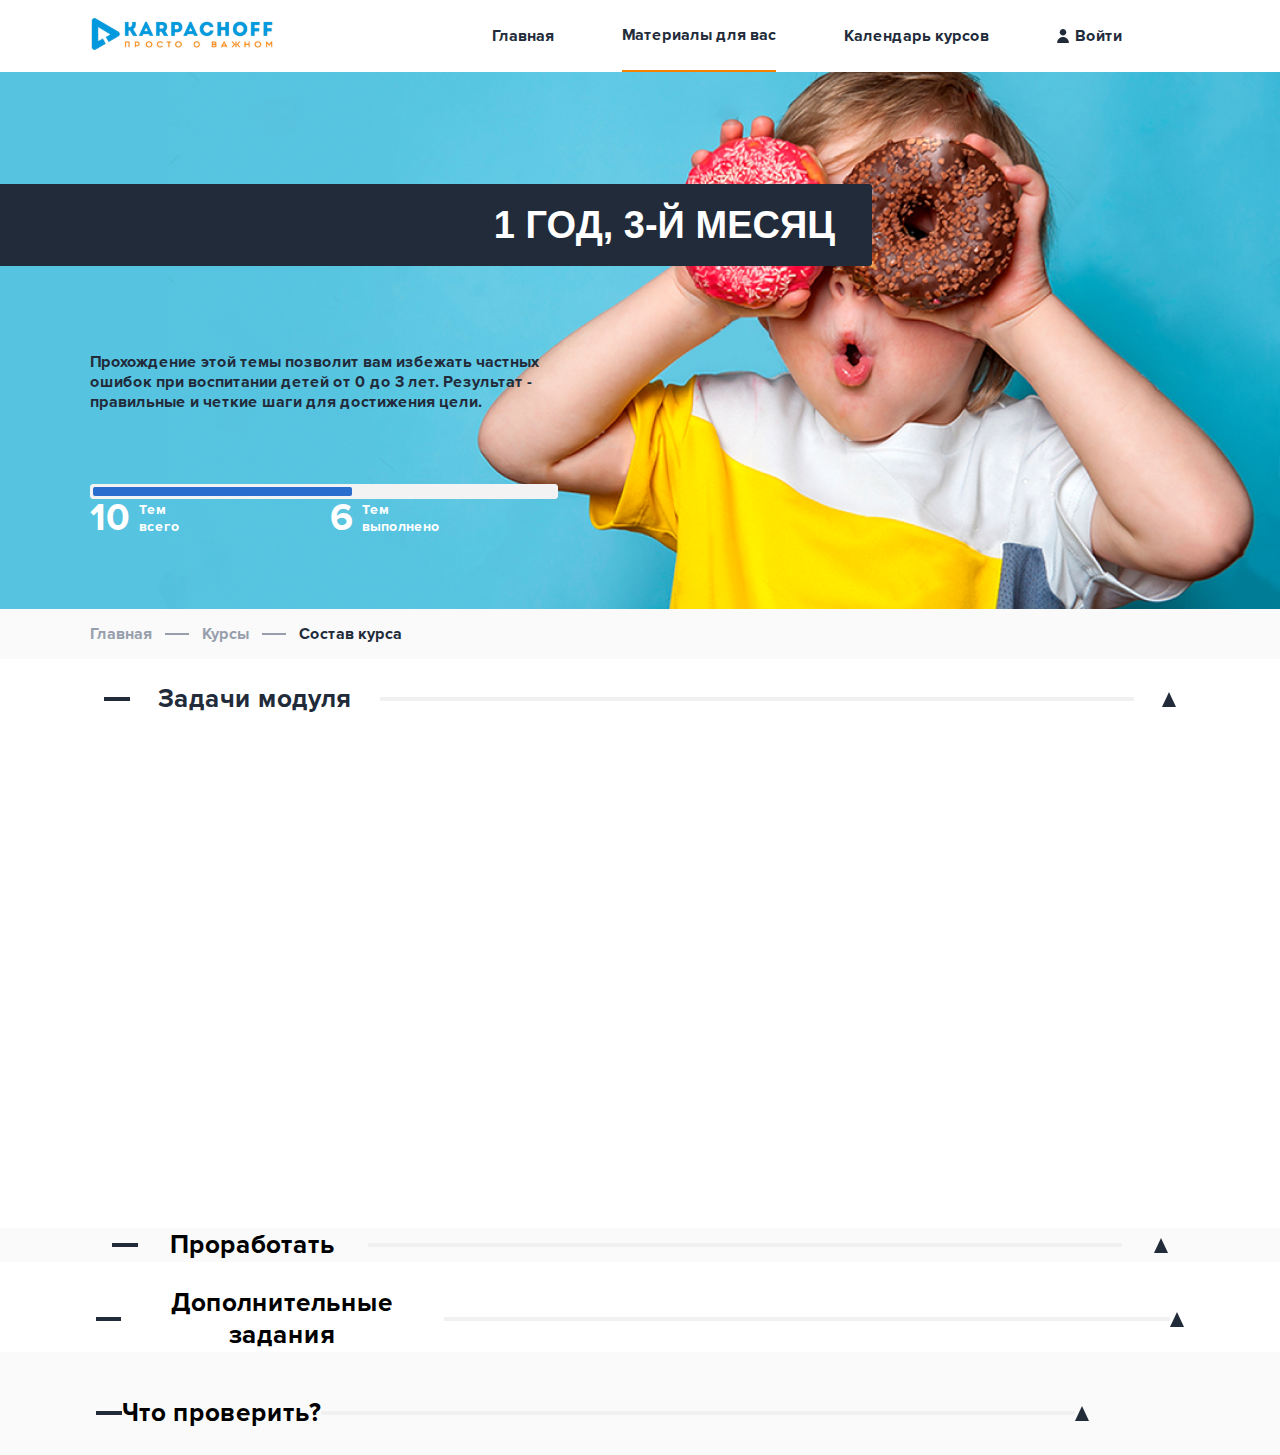
==== module.html @ 268d6ca3 "v3" ====
<!DOCTYPE html>
<html lang="en">
<head>
    <meta charset="UTF-8">
    <meta name="viewport" content="width=device-width, initial-scale=1.0">
    <meta http-equiv="X-UA-Compatible" content="ie=edge">
    <title>Document</title>
    <!-- <link rel="stylesheet" href="styles/style.css"> -->
    <script src="./scripts/first_script.js"></script>
    <link rel="stylesheet" href="styles/module.css">
</head>
<body>
    <div class="container">
        <header>
            <div class="header_left_item">
                <a href="#"> <img src="img/logo.svg">  </a>
            </div>
            <div class="header_right_item">
                <div class="header_text">Главная</div>
                <div class="header_text">Материалы для вас</div>
                <div class="header_text">Календарь курсов</div>
                <div class="header_text"><img src="img/usericon.svg">Войти</div>
            </div>
        </header>
    </div>


    <div class="screen1">
            <div class="container">
                <div class="screen1_content">
                    <div class="screen1_h1">1 год, 3-й месяц</div>
                        <div class="info_text">Прохождение этой темы позволит вам избежать частных ошибок  при воспитании детей от 0 до 3 лет. Результат - правильные и четкие шаги для достижения цели.
                        </div>
                    <div class="screen1_themes_counter">
                        <div class="themes_counter_string">
                            <div class="themes_counter_percent"></div>
                        </div>
                    <div class="themes_total_info">
                        <div class="total_info_nubmer">10</div>
                        <div class="total_info_text">Тем всего</div>
                        <div class="total_info_nubmer">6</div>
                        <div class="total_info_text">Тем выполнено</div>
                        </div>
                    </div>
                </div>
            </div>
        </div>
            <div class="screen2">
                <div class="container">
                        <div class="screen2_text">Главная</div>
                        <div class="screen2_dash"></div>
                        <div class="screen2_text">Курсы</div>
                        <div class="screen2_dash"></div>
                        <div class="screen2_text">Состав курса</div>
                </div>
            </div>

        <div class="screen3">
            <div class="container">
                <label class="link" for="hider" id="clickme">
                    <div class="module_tasks">
                        <div class="tasks_header">
                            <div class="tasks_header_row1"></div>
                            Задачи модуля
                            <div class="tasks_header_row2"></div>
                            <div class="triangle"></div>
                        </div>
                    </div>
                </label>

                <input type="checkbox" id="hider">

                <div class="screen3_content">
                    <div class="content_item">
                        <div class="item_nubmer">1</div>
                       <div class="item_text"> Сформировать эмоциональную привязанность с ребенком
                        </div><div  class="item_checkbox"></div>
                        
                    </div>

                    <div class="content_item">
                            <div class="item_nubmer">2</div>
                            <div class="item_text">Объяснить отцу и\или другим членами семьи, которые проживают с вами о предстоящем этапе в вашей семье
                                </div>
                                <div  class="item_checkbox"></div>
                    </div>

                    <div class="content_item">
                            <div class="item_nubmer">3</div>
                            <div class="item_text">Сформировать эмоциональную привязанность с ребенком, объяснить отцу и\или другим членами семьи, которые проживают с вами о предстоящем этапе в вашей семье. Сформировать эмоциональную привязанность с ребенком, объяснить отцу и\или другим членами семьи, которые проживают с вами о предстоящем этапе в вашей семье.Сформировать эмоциональную привязанность с ребенком
                            </div>
                            <div  class="item_checkbox"></div>
                    </div>

                    <div class="content_item">
                            <div class="item_nubmer">4</div>    
                            <div class="item_text">Объяснить отцу и\или другим членами семьи, которые проживают с вами о предстоящем этапе в вашей семье
                            </div>
                            <div  class="item_checkbox"></div>
                    </div>
                </div>
            </div>
        </div>

        <div class="screen4">
                <div class="container">
                    
                    
                        <button class="tasks_header" id="click" onclick="openDiv()">
                            <div class="tasks_header_row1"></div>
                                Проработать
                                <div class="tasks_header_row2"></div>
                                <div class="triangle"></div>
                        </button>
                   
                        


                <div id="screen4_content" style="display:none;">
                        <div class="card">
                            <div class="card_nubmer">1</div>
                            <img class="leftimage" src="./img/3cube.png" alt="">
                            <div class="card_content">
                                <div class="content_firstrow">
                                    <img src="./img/glasses.png" alt="glasses">
                                    Статья
                                    <img src="./img/clocks.png" alt="clock">
                                    1 час 15 минут
                                </div>
                                <h2>Формирование эмоциональной связи с родителями</h2>
                                <div class="content_lastrow">
                                    <img src="./img/eye.png" alt="eye">
                                    Просмотреть
                                    <img src="./img/notify.png" alt="">
                                    Напомнить
                                </div>
                            </div>
                            <div class="card_switcher">
                                    <input type="checkbox" id="cbx" style="display:none"/>
                                    <label for="cbx" class="toggle"><span></span></label>  
                            </div>
                        </div>
                        <div class="card">
                                <div class="card_nubmer">1</div>
                                <img class="leftimage" src="./img/3cube.png" alt="">
                                <div class="card_content">
                                    <div class="content_firstrow">
                                        <img src="./img/glasses.png" alt="glasses">
                                        Статья
                                        <img src="./img/clocks.png" alt="clock">
                                        1 час 15 минут
                                    </div>
                                    <h2>Формирование эмоциональной связи с родителями</h2>
                                    <div class="content_lastrow">
                                        <img src="./img/eye.png" alt="eye">
                                        Просмотреть
                                        <img src="./img/notify.png" alt="">
                                        Напомнить
                                    </div>
                                </div>
                                <div class="card_switcher">
                                        <input type="checkbox" id="cbx" style="display:none"/>
                                        <label for="cbx" class="toggle"><span></span></label>  
                                </div>
                            </div>
                            <div class="card">
                                    <div class="card_nubmer">1</div>
                                    <img class="leftimage" src="./img/3cube.png" alt="">
                                    <div class="card_content">
                                        <div class="content_firstrow">
                                            <img src="./img/glasses.png" alt="glasses">
                                            Статья
                                            <img src="./img/clocks.png" alt="clock">
                                            1 час 15 минут
                                        </div>
                                        <h2>Формирование эмоциональной связи с родителями</h2>
                                        <div class="content_lastrow">
                                            <img src="./img/eye.png" alt="eye">
                                            Просмотреть
                                            <img src="./img/notify.png" alt="">
                                            Напомнить
                                        </div>
                                    </div>
                                    <div class="card_switcher">
                                            <input type="checkbox" id="cbx" style="display:none"/>
                                            <label for="cbx" class="toggle"><span></span></label>  
                                    </div>
                                </div>
                                <div class="card">
                                        <div class="card_nubmer">1</div>
                                        <img class="leftimage" src="./img/3cube.png" alt="">
                                        <div class="card_content">
                                            <div class="content_firstrow">
                                                <img src="./img/glasses.png" alt="glasses">
                                                Статья
                                                <img src="./img/clocks.png" alt="clock">
                                                1 час 15 минут
                                            </div>
                                            <h2>Формирование эмоциональной связи с родителями</h2>
                                            <div class="content_lastrow">
                                                <img src="./img/eye.png" alt="eye">
                                                Просмотреть
                                                <img src="./img/notify.png" alt="">
                                                Напомнить
                                            </div>
                                        </div>
                                        <div class="card_switcher">
                                                <input type="checkbox" id="cbx" style="display:none"/>
                                                <label for="cbx" class="toggle"><span></span></label>  
                                        </div>
                                    </div>
                                    <div class="card">
                                            <div class="card_nubmer">1</div>
                                            <img class="leftimage" src="./img/3cube.png" alt="">
                                            <div class="card_content">
                                                <div class="content_firstrow">
                                                    <img src="./img/glasses.png" alt="glasses">
                                                    Статья
                                                    <img src="./img/clocks.png" alt="clock">
                                                    1 час 15 минут
                                                </div>
                                                <h2>Формирование эмоциональной связи с родителями</h2>
                                                <div class="content_lastrow">
                                                    <img src="./img/eye.png" alt="eye">
                                                    Просмотреть
                                                    <img src="./img/notify.png" alt="">
                                                    Напомнить
                                                </div>
                                            </div>
                                            <div class="card_switcher">
                                                    <input type="checkbox" id="cbx" style="display:none"/>
                                                    <label for="cbx" class="toggle"><span></span></label>  
                                            </div>
                                        </div>





                </div>
            </div>
        </div>    


        

        <div class="screen5">
                <div class="container">
                        <button class="tasks_header" id="click" onclick="openDiv2()">
                            <div class="tasks_header_row1"></div>
                            Дополнительные задания
                                <div class="tasks_header_row2"></div>
                                <div class="triangle"></div>
                        </button>
                   
                        


                <div id="screen5_content" style="display:none;">
                        <div class="card">
                            <div class="card_nubmer">1</div>
                            <img class="leftimage" src="./img/3cube.png" alt="">
                            <div class="card_content">
                                <div class="content_firstrow">
                                    <img src="./img/glasses.png" alt="glasses">
                                    Статья
                                    <img src="./img/clocks.png" alt="clock">
                                    1 час 15 минут
                                </div>
                                <h2>Формирование эмоциональной связи с родителями</h2>
                                <div class="content_lastrow">
                                    <img src="./img/eye.png" alt="eye">
                                    Просмотреть
                                    <img src="./img/notify.png" alt="">
                                    Напомнить
                                </div>
                            </div>
                            <div class="card_switcher">
                                    <input type="checkbox" id="cbx" style="display:none"/>
                                    <label for="cbx" class="toggle"><span></span></label>  
                            </div>
                        </div>
                        <div class="card">
                                <div class="card_nubmer">1</div>
                                <img class="leftimage" src="./img/3cube.png" alt="">
                                <div class="card_content">
                                    <div class="content_firstrow">
                                        <img src="./img/glasses.png" alt="glasses">
                                        Статья
                                        <img src="./img/clocks.png" alt="clock">
                                        1 час 15 минут
                                    </div>
                                    <h2>Формирование эмоциональной связи с родителями</h2>
                                    <div class="content_lastrow">
                                        <img src="./img/eye.png" alt="eye">
                                        Просмотреть
                                        <img src="./img/notify.png" alt="">
                                        Напомнить
                                    </div>
                                </div>
                                <div class="card_switcher">
                                        <input type="checkbox" id="cbx" style="display:none"/>
                                        <label for="cbx" class="toggle"><span></span></label>  
                                </div>
                            </div>
                            <div class="card">
                                    <div class="card_nubmer">1</div>
                                    <img class="leftimage" src="./img/3cube.png" alt="">
                                    <div class="card_content">
                                        <div class="content_firstrow">
                                            <img src="./img/glasses.png" alt="glasses">
                                            Статья
                                            <img src="./img/clocks.png" alt="clock">
                                            1 час 15 минут
                                        </div>
                                        <h2>Формирование эмоциональной связи с родителями</h2>
                                        <div class="content_lastrow">
                                            <img src="./img/eye.png" alt="eye">
                                            Просмотреть
                                            <img src="./img/notify.png" alt="">
                                            Напомнить
                                        </div>
                                    </div>
                                    <div class="card_switcher">
                                            <input type="checkbox" id="cbx" style="display:none"/>
                                            <label for="cbx" class="toggle"><span></span></label>  
                                    </div>
                                </div>
                </div>
            </div>
        </div>    


        <div class="screen6">
                <div class="container">
                    <button class="tasks_header" id="click" onclick="openDiv3()">
                        <div class="tasks_header_row1"></div>
                        Что проверить?
                        <div class="tasks_header_row2"></div>
                        <div class="triangle"></div>
                    </button>




                <div id="screen6_content" style="display:none;">
                    
                    <h2>Крупная моторика</h2>
                    <div class="card">
                       <div class="card_text"> Поднимает голову, чтобы взглянуть на окружающие предметы (конец 1 мес)
                        </div>
                        <label>
                            <input type ="screen6_checkbox">
                            <div class="newcheckbox"></div>
                        </label>
                    </div>
                    <div class="card">
                            <div class="card_text"> Тело находится приемущественно в согнутом положении (конец 1 мес)
                      </div>
                        <button class="newcheckbox" id="real_checkbox2" onclick="real_checkbox1(this.id)"></button>
                    </div>

                    <h2>Координация движений</h2>
                    <div class="card">
                            <div class="card_text"> Поднимает голову, чтобы взглянуть на окружающие предметы (конец 1 мес)
                      </div>
                                <label>
                            <input type ="screen6_checkbox">
                            <div class="newcheckbox"></div>
                        </label>
                    </div>
                    <div class="card">
                            <div class="card_text">   Сформировать эмоциональную привязанность с ребенком, объяснить отцу и\или другим членами семьи, которые проживают с вами о предстоящем этапе в вашей семье. Сформировать эмоциональную привязанность с ребенком, объяснить отцу и\или другим членами семьи, которые проживают с вами о предстоящем этапе в вашей семье.Сформировать эмоциональную привязанность с ребенком
                       </div>
                        <button class="newcheckbox" id="real_checkbox2" onclick="real_checkbox1(this.id)"></button>
                    </div>

                    <h2>Коммуникация</h2>
                    <div class="card">
                            <div class="card_text">   Поднимает голову, чтобы взглянуть на окружающие предметы (конец 1 мес)
                      </div>
                                <label>
                            <input type ="screen6_checkbox">
                            <div class="newcheckbox"></div>
                        </label>
                    </div>
                    <div class="card">
                            <div class="card_text">   Тело находится приемущественно в согнутом положении (конец 1 мес)
                            </div><button class="newcheckbox" id="real_checkbox2" onclick="real_checkbox1(this.id)"></button>
                    </div>

                    <div class="orangecard">
                            <div class="card_text">    <b>!</b>Тревожные признаки о отклонения от нормы развития
                    </div>
                            </div>
                    
                    <h2>Коммуникация</h2>
                    <div class="card">
                            <div class="card_text">          Поднимает голову, чтобы взглянуть на окружающие предметы (конец 1 мес)
                        </div>   
                     <label>
                            <input type ="screen6_checkbox">
                            <div class="newcheckbox"></div>
                        </label>
                    </div>
                    <div class="card">
                            <div class="card_text">      Координация движений
                      </div>  <button class="newcheckbox" id="real_checkbox2" onclick="real_checkbox1(this.id)"></button>
                    </div>
                </div>

      
</body>
</html>
---- styles/style.css ----
@font-face {
  font-family: 'ProximaNova-Bold';
  src: url(../fonts/ProximaNova-Bold.ttf);
}

@font-face {
  font-family: 'ProximaNova';
  src: url(../fonts/ProximaNova-Regular.ttf);
}

html, body {
  margin: 0;
  padding: 0;
}

body {
  background-color: white;
  color: #222B3A;
  font-family: 'ProximaNova-Bold';
}

body header {
  height: 72px;
  display: -webkit-box;
  display: -ms-flexbox;
  display: flex;
  -webkit-box-orient: horizontal;
  -webkit-box-direction: normal;
      -ms-flex-direction: row;
          flex-direction: row;
  -webkit-box-align: center;
      -ms-flex-align: center;
          align-items: center;
  -webkit-box-pack: justify;
      -ms-flex-pack: justify;
          justify-content: space-between;
}

body header .header_right_item {
  display: -webkit-box;
  display: -ms-flexbox;
  display: flex;
}

body header .header_right_item .header_text {
  -webkit-box-sizing: border-box;
          box-sizing: border-box;
  display: -webkit-box;
  display: -ms-flexbox;
  display: flex;
  -webkit-box-align: center;
      -ms-flex-align: center;
          align-items: center;
  height: 72px;
  margin-right: 68px;
}

body header .header_right_item .header_text img {
  margin-right: 6px;
}

body header .header_text:nth-child(1) {
  border-bottom: 2px solid #F78000;
}

body .container {
  width: 1100px;
  height: 100%;
  margin: 0 auto;
}

body .screen1 {
  height: 513px;
  background-color: #296DCE;
}

body .screen1 .screen1_content {
  width: 622px;
}

body .screen1 .screen1_content:after {
  content: "";
  display: block;
  position: relative;
  width: 339px;
  height: 479px;
  top: -355px;
  left: 550px;
  background: url(../img/karpachoff.png);
}

body .screen1 .screen1_h1 {
  padding-top: 62px;
  width: 622px;
  font-weight: bold;
  font-family: sans-serif;
  text-transform: uppercase;
  color: white;
  font-size: 38px;
}

body .screen1 h2 {
  color: #F78000;
  text-transform: uppercase;
  font-size: 24px;
}

body .screen1 .info_button {
  height: 44px;
  width: 209px;
  border: 2px solid #FFFFFF;
  -webkit-box-sizing: border-box;
          box-sizing: border-box;
  -webkit-box-shadow: 3px 3px 12px rgba(79, 79, 79, 0.1);
          box-shadow: 3px 3px 12px rgba(79, 79, 79, 0.1);
  border-radius: 3px;
  display: -webkit-box;
  display: -ms-flexbox;
  display: flex;
  -webkit-box-align: center;
      -ms-flex-align: center;
          align-items: center;
  -webkit-box-pack: center;
      -ms-flex-pack: center;
          justify-content: center;
  color: white;
  font-family: 'ProximaNova';
  font-size: 14px;
  line-height: 17px;
}

body .screen1 .screen1_themes_counter {
  margin-top: 72px;
}

body .screen1 .screen1_themes_counter .themes_counter_string {
  width: 468px;
  height: 15px;
  background: #F3F3F3;
  border: 1px solid #F3F3F3;
  -webkit-box-sizing: border-box;
          box-sizing: border-box;
  border-radius: 3px;
}

body .screen1 .screen1_themes_counter .themes_counter_string .themes_counter_percent {
  margin-top: 2px;
  margin-bottom: 1px;
  margin-left: 2px;
  background: #296DCE;
  border-radius: 2px;
  width: 259px;
  height: 9px;
}

body .screen1 .screen1_themes_counter .themes_total_info {
  color: white;
  width: 340px;
  height: 38px;
  display: -webkit-box;
  display: -ms-flexbox;
  display: flex;
  -webkit-box-align: center;
      -ms-flex-align: center;
          align-items: center;
}

body .screen1 .screen1_themes_counter .themes_total_info .total_info_nubmer {
  font-size: 38px;
}

body .screen1 .screen1_themes_counter .themes_total_info .total_info_text {
  width: 50px;
  font-size: 14px;
}

body .screen1 .screen1_themes_counter .themes_total_info .total_info_text {
  margin-left: 10px;
  margin-right: 150px;
}

body .screen1:before {
  content: "";
  position: absolute;
  display: block;
  top: 0;
  left: 0;
  width: 1509.5px;
  height: 310px;
  background: rgba(255, 255, 255, 0.07);
  -webkit-transform: rotate(10deg) translateY(-200px) translateX(100px);
          transform: rotate(10deg) translateY(-200px) translateX(100px);
}

body .screen1:after {
  content: "";
  position: relative;
  display: block;
  left: 0;
  width: 2250.13px;
  height: 462.1px;
  background: rgba(255, 255, 255, 0.07);
  -webkit-transform: rotate(-19.96deg) translateX(-1500px) translatey(-450px);
          transform: rotate(-19.96deg) translateX(-1500px) translatey(-450px);
}

body .screen2 {
  color: #979FAD;
  height: 50px;
}

body .screen2 .container {
  display: -webkit-box;
  display: -ms-flexbox;
  display: flex;
  -webkit-box-pack: start;
      -ms-flex-pack: start;
          justify-content: flex-start;
  -webkit-box-align: center;
      -ms-flex-align: center;
          align-items: center;
}

body .screen2 .container .screen2_dash {
  margin: 0 13px 0;
  width: 22px;
  height: 0px;
  border: 1px solid #979FAD;
}

body .screen2 .container .screen2_text:nth-child(5) {
  color: #222B3A;
}

body .screen3 {
  background: #FAFAFA;
  height: 100px;
}

body .screen3 .container {
  display: -webkit-box;
  display: -ms-flexbox;
  display: flex;
  -webkit-box-pack: justify;
      -ms-flex-pack: justify;
          justify-content: space-between;
  -webkit-box-align: center;
      -ms-flex-align: center;
          align-items: center;
}

body .screen3 .container .screen3_left_item {
  display: -webkit-box;
  display: -ms-flexbox;
  display: flex;
  -webkit-box-align: center;
      -ms-flex-align: center;
          align-items: center;
}

body .screen3 .container .screen3_left_item .screen3_dash {
  width: 22px;
  height: 0px;
  background-color: #222B3A;
  border: 2px solid #222B3A;
}

body .screen3 .container .screen3_left_item p {
  font-size: 18px;
  margin-left: 18px;
  font-family: 'ProximaNova-Bold';
  color: #222B3A;
}

body .screen3 .container .screen3_choose_age {
  display: -webkit-box;
  display: -ms-flexbox;
  display: flex;
  -webkit-box-pack: center;
      -ms-flex-pack: center;
          justify-content: center;
  -webkit-box-align: center;
      -ms-flex-align: center;
          align-items: center;
  border-radius: 3px;
  width: 227px;
  height: 44px;
  border: 1px solid #F78000;
}

body .screen3 .container .screen3_choose_age img {
  margin-left: 20px;
}

body .screen4 .container {
  display: -ms-grid;
  display: grid;
  -ms-grid-rows: (203px)[7];
      grid-template-rows: repeat(7, 203px);
  grid-auto-rows: 203px;
  grid-auto-flow: row;
  grid-gap: 20px;
}

body .screen4 .container .screen4_item {
  width: 1100px;
  border: 1px solid #F3F3F3;
  -webkit-box-sizing: border-box;
          box-sizing: border-box;
  -webkit-box-shadow: 4px 4px 15px rgba(0, 0, 0, 0.03);
          box-shadow: 4px 4px 15px rgba(0, 0, 0, 0.03);
  border-radius: 3px;
  display: -webkit-box;
  display: -ms-flexbox;
  display: flex;
  -webkit-box-pack: justify;
      -ms-flex-pack: justify;
          justify-content: space-between;
}

body .screen4 .container .screen4_item .item_nubmer {
  margin-top: 21px;
  text-align: center;
  width: 200px;
  color: #E1E1E1;
  font-size: 64px;
}

body .screen4 .container .screen4_item .item_content {
  width: 800px;
}

body .screen4 .container .screen4_item .item_content h1 {
  font-size: 24px;
  color: #1092CB;
  text-transform: uppercase;
}

body .screen4 .container .screen4_item .item_content p {
  width: 800px;
  font-family: 'ProximaNova';
}

body .screen4 .container .screen4_item .item_content .item_age_category {
  color: #979FAD;
}

body .screen4 .container .screen4_item .item_content .item_date {
  width: 1000px;
  height: 20px;
  display: -webkit-box;
  display: -ms-flexbox;
  display: flex;
  -webkit-box-align: center;
      -ms-flex-align: center;
          align-items: center;
  -webkit-box-pack: justify;
      -ms-flex-pack: justify;
          justify-content: space-between;
  color: #222B3A;
}

body .screen4 .container .screen4_item .item_content .item_date p {
  color: #F78000;
  text-decoration: underline;
  font-family: 'ProximaNova-Bold';
}

body .screen4 .container .screen4_item .item_percent {
  display: -webkit-box;
  display: -ms-flexbox;
  display: flex;
  -webkit-box-orient: vertical;
  -webkit-box-direction: normal;
      -ms-flex-direction: column;
          flex-direction: column;
  -webkit-box-pack: center;
      -ms-flex-pack: center;
          justify-content: center;
  -webkit-box-align: center;
      -ms-flex-align: center;
          align-items: center;
  width: 200px;
}

body .screen4 .container .screen4_item .item_percent .percent_back {
  margin-top: 10px;
  width: 15px;
  height: 121px;
  background: #F3F3F3;
  border: 1px solid #E6E6E6;
  -webkit-box-sizing: border-box;
          box-sizing: border-box;
  border-radius: 3px;
  display: -webkit-box;
  display: -ms-flexbox;
  display: flex;
  -webkit-box-pack: center;
      -ms-flex-pack: center;
          justify-content: center;
}

body .screen4 .container .screen4_item .item_percent .percent_back .percent_value {
  margin-top: 30px;
  width: 9px;
  height: 87px;
  background: -webkit-gradient(linear, left top, right top, from(#0099DD), to(#178EC2));
  background: linear-gradient(90deg, #0099DD 0%, #178EC2 100%);
  border-radius: 1px;
}

body footer {
  font-family: 'ProximaNova';
  margin-top: 75px;
  color: white;
  height: 350px;
  background-color: #0099DD;
}

body footer .container {
  display: -webkit-box;
  display: -ms-flexbox;
  display: flex;
  margin: 0 auto;
  -ms-flex-pack: distribute;
      justify-content: space-around;
}

body footer .container .footer_section {
  margin-top: 37px;
}

body footer .container .footer_section .section_name {
  font-size: 24px;
  font-family: 'ProximaNova-Bold';
}

body footer .container .footer_section .section_dash {
  margin: 12px 0 25px 0;
  width: 30px;
  height: 3px;
  background: #FFFFFF;
}

body footer .container .footer_section ul {
  list-style-type: none;
}

body footer .container .footer_section ul ol {
  list-style-type: none;
  margin-left: -45px;
  padding: 5px;
  margin-bottom: 5px;
  font-size: 16px;
}

body footer .container .footer_section ul a {
  text-decoration: none;
  color: white;
}

body .endpage {
  background: #222B3A;
  height: 47px;
}
/*# sourceMappingURL=style.css.map */
---- styles/module.css ----
@font-face {
  font-family: 'ProximaNova-Bold';
  src: url(../fonts/ProximaNova-Bold.ttf);
}

@font-face {
  font-family: 'ProximaNova';
  src: url(../fonts/ProximaNova-Regular.ttf);
}

html, body {
  margin: 0;
  padding: 0;
}

body {
  background-color: white;
  color: #222B3A;
  font-family: 'ProximaNova-Bold';
}

body header {
  height: 72px;
  display: -webkit-box;
  display: -ms-flexbox;
  display: flex;
  -webkit-box-orient: horizontal;
  -webkit-box-direction: normal;
      -ms-flex-direction: row;
          flex-direction: row;
  -webkit-box-align: center;
      -ms-flex-align: center;
          align-items: center;
  -webkit-box-pack: justify;
      -ms-flex-pack: justify;
          justify-content: space-between;
}

body header .header_right_item {
  display: -webkit-box;
  display: -ms-flexbox;
  display: flex;
}

body header .header_right_item .header_text {
  -webkit-box-sizing: border-box;
          box-sizing: border-box;
  display: -webkit-box;
  display: -ms-flexbox;
  display: flex;
  -webkit-box-align: center;
      -ms-flex-align: center;
          align-items: center;
  height: 72px;
  margin-right: 68px;
}

body header .header_right_item .header_text img {
  margin-right: 6px;
}

body header .header_text:nth-child(2) {
  border-bottom: 2px solid #F78000;
}

body .container {
  width: 1100px;
  height: 100%;
  margin: 0 auto;
}

body .screen1 {
  height: 537px;
  background: url("../img/module_bg.png") no-repeat right;
  background-color: #56c3e0;
}

body .screen1 .screen1_content {
  width: 622px;
}

body .screen1 .screen1_content .info_text {
  padding-top: 280px;
  width: 465px;
}

body .screen1 .screen1_h1 {
  position: absolute;
  width: 880px;
  height: 82px;
  left: -45px;
  top: 184px;
  padding-right: 37px;
  display: -webkit-box;
  display: -ms-flexbox;
  display: flex;
  -webkit-box-align: center;
      -ms-flex-align: center;
          align-items: center;
  -webkit-box-pack: end;
      -ms-flex-pack: end;
          justify-content: flex-end;
  background: #222B3A;
  border-radius: 3px;
  font-weight: bold;
  font-family: sans-serif;
  text-transform: uppercase;
  color: white;
  font-size: 38px;
}

body .screen1 h2 {
  color: #F78000;
  text-transform: uppercase;
  font-size: 24px;
}

body .screen1 .info_button {
  height: 44px;
  width: 209px;
  border: 2px solid #FFFFFF;
  -webkit-box-shadow: 3px 3px 12px rgba(79, 79, 79, 0.1);
          box-shadow: 3px 3px 12px rgba(79, 79, 79, 0.1);
  border-radius: 3px;
  display: -webkit-box;
  display: -ms-flexbox;
  display: flex;
  -webkit-box-align: center;
      -ms-flex-align: center;
          align-items: center;
  -webkit-box-pack: center;
      -ms-flex-pack: center;
          justify-content: center;
  color: white;
  font-family: 'ProximaNova';
  font-size: 14px;
  line-height: 17px;
}

body .screen1 .screen1_themes_counter {
  margin-top: 72px;
}

body .screen1 .screen1_themes_counter .themes_counter_string {
  width: 468px;
  height: 15px;
  background: #F3F3F3;
  border: 1px solid #F3F3F3;
  -webkit-box-sizing: border-box;
          box-sizing: border-box;
  border-radius: 3px;
}

body .screen1 .screen1_themes_counter .themes_counter_string .themes_counter_percent {
  margin-top: 2px;
  margin-bottom: 1px;
  margin-left: 2px;
  background: #296DCE;
  border-radius: 2px;
  width: 259px;
  height: 9px;
}

body .screen1 .screen1_themes_counter .themes_total_info {
  color: white;
  width: 340px;
  height: 38px;
  display: -webkit-box;
  display: -ms-flexbox;
  display: flex;
  -webkit-box-align: center;
      -ms-flex-align: center;
          align-items: center;
}

body .screen1 .screen1_themes_counter .themes_total_info .total_info_nubmer {
  font-size: 38px;
}

body .screen1 .screen1_themes_counter .themes_total_info .total_info_text {
  width: 50px;
  font-size: 14px;
}

body .screen1 .screen1_themes_counter .themes_total_info .total_info_text {
  margin-left: 10px;
  margin-right: 150px;
}

body .screen2 {
  color: #979FAD;
  background-color: #FAFAFA;
  height: 50px;
}

body .screen2 .container {
  display: -webkit-box;
  display: -ms-flexbox;
  display: flex;
  -webkit-box-pack: start;
      -ms-flex-pack: start;
          justify-content: flex-start;
  -webkit-box-align: center;
      -ms-flex-align: center;
          align-items: center;
}

body .screen2 .container .screen2_dash {
  margin: 0 13px 0;
  width: 22px;
  height: 0px;
  border: 1px solid #979FAD;
}

body .screen2 .container .screen2_text:nth-child(5) {
  color: #222B3A;
}

body .tasks_header_row1 {
  width: 22px;
  height: 0px;
  border: 2px solid #222B3A;
}

body .tasks_header_row2 {
  width: 750px;
  height: 0px;
  border: 2px solid #F1F1F1;
}

body .tasks_header {
  font-family: 'ProximaNova-Bold';
  margin-top: 24px;
  font-size: 26px;
  display: -webkit-box;
  display: -ms-flexbox;
  display: flex;
  -ms-flex-pack: distribute;
      justify-content: space-around;
  -webkit-box-align: center;
      -ms-flex-align: center;
          align-items: center;
}

body .tasks_header .triangle {
  border-left: 7.5px solid transparent;
  border-right: 7.5px solid transparent;
  border-bottom: 15px solid #222B3A;
}

body .screen3 {
  height: 521px;
}

body .screen3 #hider {
  position: absolute;
  top: -9999px;
  left: -9999px;
  -webkit-transition: 1s;
  transition: 1s;
}

body .screen3 #hider:checked + .screen3_content {
  display: block;
}

body .screen3 #hider:checked .module_tasks.tasks_header.triangle {
  -webkit-transform: rotate(90deg);
          transform: rotate(90deg);
}

body .screen3 #clickme {
  cursor: pointer;
}

body .screen3 .screen3_content {
  margin-top: 10px;
  display: none;
  padding-top: 60px;
}

body .screen3 .screen3_content .content_item {
  display: -webkit-box;
  display: -ms-flexbox;
  display: flex;
  -webkit-box-pack: justify;
      -ms-flex-pack: justify;
          justify-content: space-between;
  -webkit-box-align: center;
      -ms-flex-align: center;
          align-items: center;
  -webkit-box-sizing: border-box;
          box-sizing: border-box;
  border-bottom: 1.3px solid #F3F3F3;
  margin-bottom: 23px;
  font-size: 16px;
  padding-bottom: 20px;
}

body .screen3 .screen3_content .content_item .item_text {
  width: 970px;
  display: -webkit-box;
  display: -ms-flexbox;
  display: flex;
  -webkit-box-pack: center;
      -ms-flex-pack: center;
          justify-content: center;
}

body .screen3 .screen3_content .content_item .item_nubmer {
  display: -webkit-box;
  display: -ms-flexbox;
  display: flex;
  -webkit-box-align: center;
      -ms-flex-align: center;
          align-items: center;
  -webkit-box-pack: center;
      -ms-flex-pack: center;
          justify-content: center;
  width: 25px;
  height: 25px;
  font-size: 16px;
  color: #222B3A;
  background: #F3F3F3;
}

body .screen3 .screen3_content .content_item .item_checkbox {
  width: 25px;
  height: 25px;
  background: #FAFAFA;
  border: 1px solid #DADADA;
  -webkit-box-sizing: border-box;
          box-sizing: border-box;
  border-radius: 3px;
}

body .screen3 .screen3_content .content_item .item_checkbox:active {
  width: 25px;
  height: 25px;
  background: url("../img/checkbox_click.png") center;
}

body button {
  border: none;
  outline: none;
  background-color: #FAFAFA;
  cursor: pointer;
}

body .screen4 {
  font-family: 'ProximaNova-Bold';
  background: #FAFAFA;
}

body .screen4 .tasks_header {
  width: 1100px;
  display: -webkit-box;
  display: -ms-flexbox;
  display: flex;
  -ms-flex-pack: distribute;
      justify-content: space-around;
  -webkit-box-align: center;
      -ms-flex-align: center;
          align-items: center;
}

body .screen4 #screen4_content {
  padding-top: 40px;
}

body .card {
  width: 100%;
  background-color: white;
  display: -webkit-box;
  display: -ms-flexbox;
  display: flex;
  -ms-flex-pack: distribute;
      justify-content: space-around;
  -webkit-box-align: center;
      -ms-flex-align: center;
          align-items: center;
  position: relative;
  padding: 35px 0 35px 0;
  border: 3px solid #F3F3F3;
}

body .card .card_nubmer {
  position: absolute;
  height: 30px;
  width: 30px;
  background: #F3F3F3;
  border-radius: 3px 0px;
  left: 0;
  top: 0;
  display: -webkit-box;
  display: -ms-flexbox;
  display: flex;
  -webkit-box-pack: center;
      -ms-flex-pack: center;
          justify-content: center;
  -webkit-box-align: center;
      -ms-flex-align: center;
          align-items: center;
}

body .card .leftimage {
  width: 15%;
  height: 77px;
  width: 78px;
}

body .card .card_switcher {
  width: 12.5%;
}

body .card .card_content .content_firstrow, body .card .card_content .content_lastrow {
  display: -webkit-box;
  display: -ms-flexbox;
  display: flex;
  -webkit-box-pack: start;
      -ms-flex-pack: start;
          justify-content: flex-start;
  -webkit-box-align: center;
      -ms-flex-align: center;
          align-items: center;
  height: 20px;
}

body .card .card_content .content_firstrow img, body .card .card_content .content_lastrow img {
  margin-right: 10px;
}

body .card .card_content .content_firstrow img:nth-child(2), body .card .card_content .content_lastrow img:nth-child(2) {
  margin-left: 30px;
}

body .card .toggle {
  position: relative;
  display: block;
  width: 40px;
  height: 20px;
  cursor: pointer;
  -webkit-tap-highlight-color: transparent;
  -webkit-transform: translate3d(0, 0, 0);
          transform: translate3d(0, 0, 0);
}

body .card .toggle:before {
  content: "";
  position: relative;
  top: 3px;
  left: 3px;
  width: 34px;
  height: 14px;
  display: block;
  background: #9A9999;
  border-radius: 8px;
}

body .card .toggle span {
  position: absolute;
  top: 0;
  left: 0;
  width: 20px;
  height: 20px;
  display: block;
  background: white;
  border-radius: 10px;
  -webkit-box-shadow: 0 3px 8px rgba(154, 153, 153, 0.5);
          box-shadow: 0 3px 8px rgba(154, 153, 153, 0.5);
  -webkit-transition: all .2s ease;
  transition: all .2s ease;
}

body .card .toggle span:before {
  content: "";
  position: absolute;
  display: block;
  margin: -18px;
  width: 56px;
  height: 56px;
  background: rgba(247, 128, 0, 0.5);
  border-radius: 50%;
  -webkit-transform: scale(0);
          transform: scale(0);
  opacity: 1;
  pointer-events: none;
}

body .card #cbx:checked + .toggle:before {
  background: #ffb15f;
}

body .card #cbx:checked + .toggle span {
  background: #F78000;
  -webkit-transform: translateX(20px);
          transform: translateX(20px);
  -webkit-transition: all 0.2s cubic-bezier(0.8, 0.4, 0.3, 1.25);
  transition: all 0.2s cubic-bezier(0.8, 0.4, 0.3, 1.25);
  background: .15s ease;
  -webkit-box-shadow: 0 3px 8px rgba(247, 128, 0, 0.2);
          box-shadow: 0 3px 8px rgba(247, 128, 0, 0.2);
}

body .card #cbx:checked + .toggle span:before {
  -webkit-transform: scale(1);
          transform: scale(1);
  opacity: 0;
  -webkit-transition: all .4s ease;
  transition: all .4s ease;
}

body .card .center {
  position: absolute;
  top: calc(50% - 10px);
  left: calc(50% - 20px);
}

body .screen4 .card:hover, body .screen5 .card:hover {
  border: 3px solid #F78000;
}

body .screen4 .card:hover > .card_nubmer, body .screen5 .card:hover > .card_nubmer {
  background-color: #F78000;
}

body .screen5 {
  background-color: white;
}

body .screen5 .tasks_header {
  background-color: white;
}

body .screen5 .tasks_header .tasks_header_row2 {
  color: black;
}

body .screen6 {
  background: #FAFAFA;
  padding-top: 20px;
  padding-bottom: 25px;
}

body .screen6 h2 {
  color: #1092CB;
  margin-top: 35px;
}

body .screen6 h2:nth-last-child() {
  color: #F78000;
}

body .screen6 .orangecard {
  background-color: #F78000;
  color: white;
  width: 100%;
  height: 75px;
  display: -webkit-box;
  display: -ms-flexbox;
  display: flex;
  -webkit-box-pack: start;
      -ms-flex-pack: start;
          justify-content: flex-start;
  -webkit-box-align: center;
      -ms-flex-align: center;
          align-items: center;
}

body .screen6 .orangecard b {
  margin-left: 20px;
  margin-right: 20px;
  font-size: 30px;
}

body .screen6 .card {
  width: 100%;
  display: -webkit-box;
  display: -ms-flexbox;
  display: flex;
  -webkit-box-pack: justify;
      -ms-flex-pack: justify;
          justify-content: space-between;
  -webkit-box-align: center;
      -ms-flex-align: center;
          align-items: center;
}

body .screen6 .card .screen6_checkbox {
  display: none;
}

body .screen6 .card .newcheckbox {
  width: 25px;
  height: 25px;
  background: #FAFA r-box;
  border-radius: 3px;
  border: none;
  outline: none;
}
/*# sourceMappingURL=module.css.map */
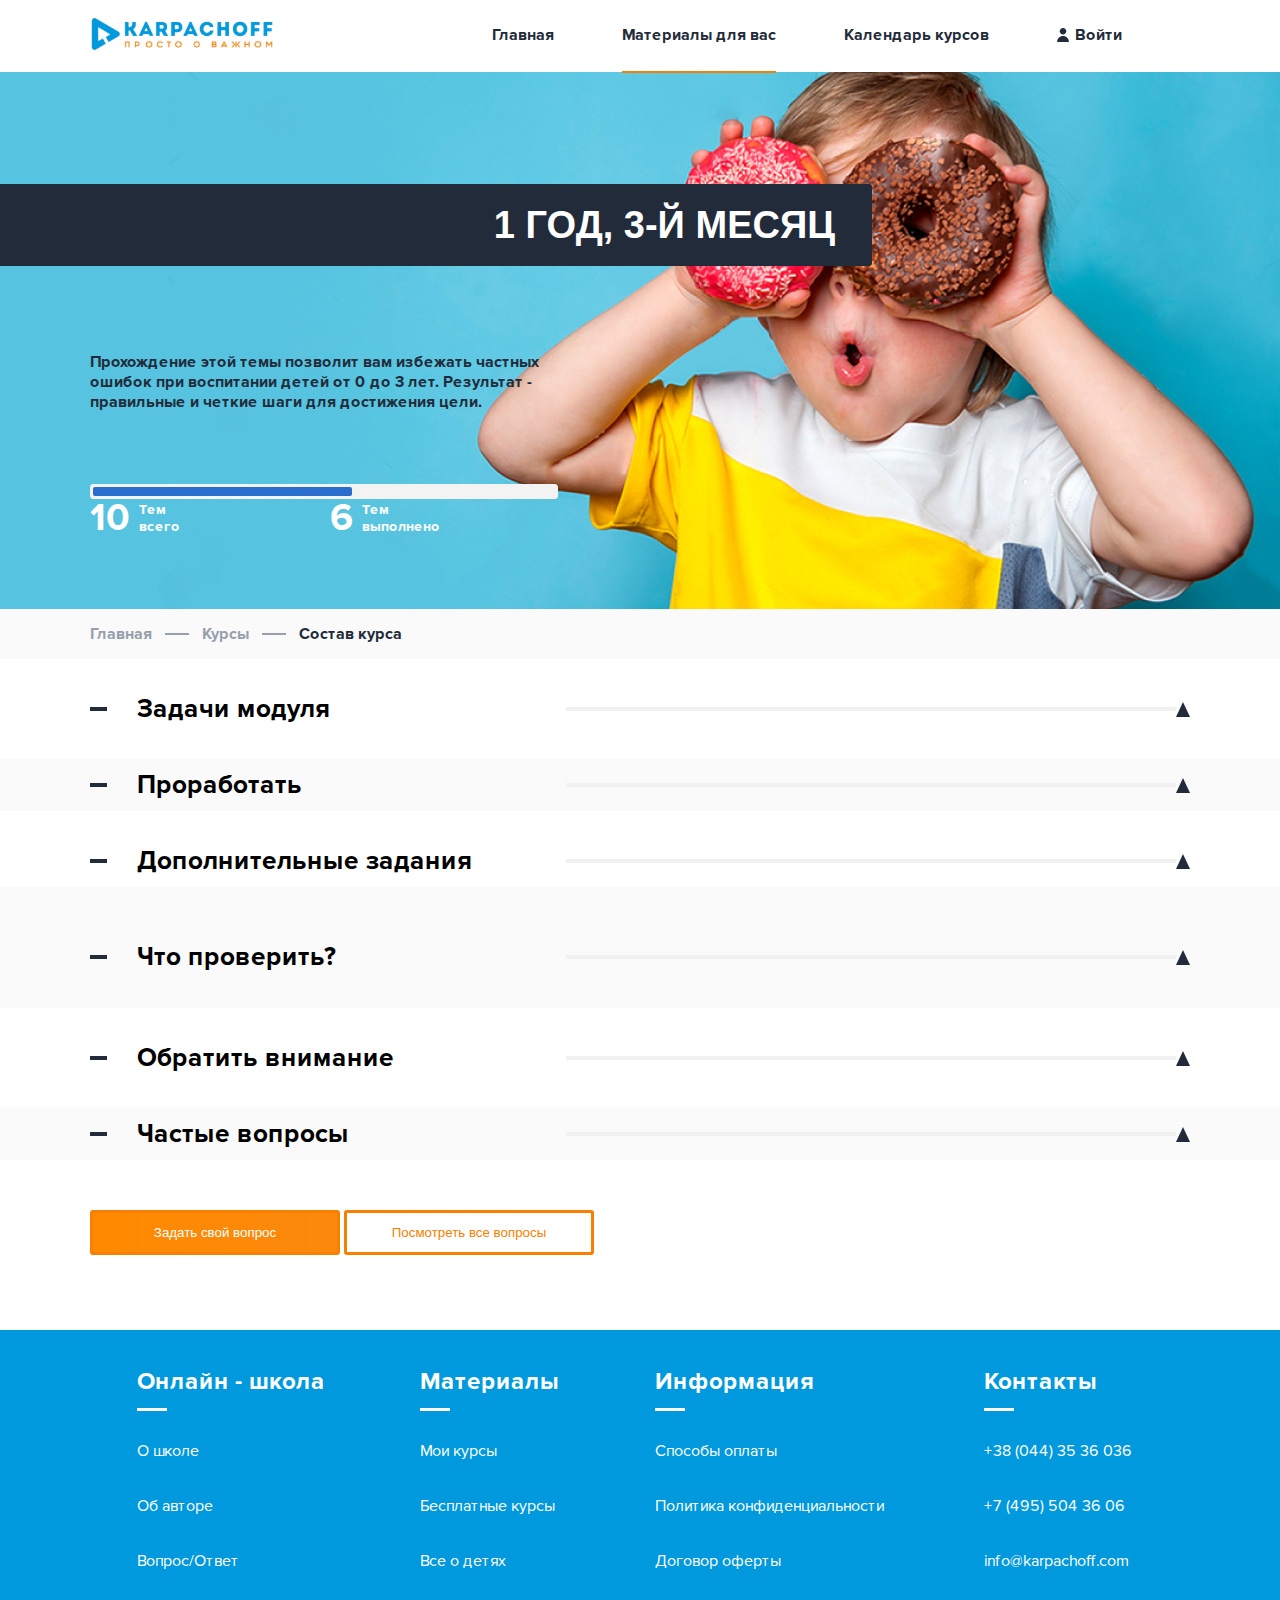
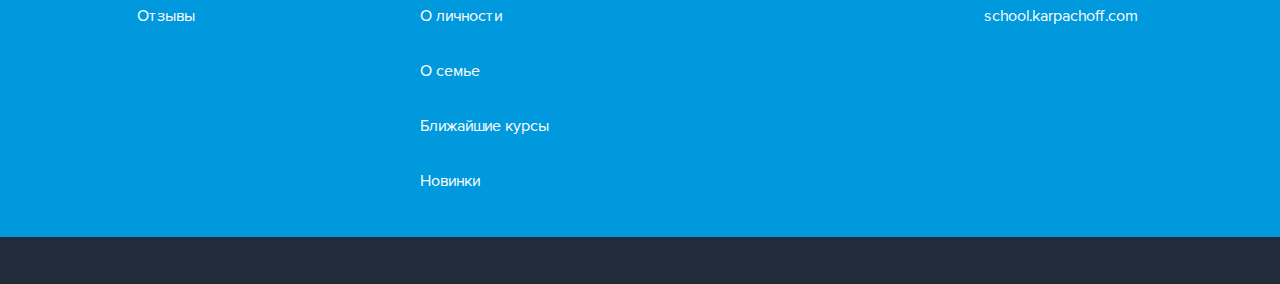
==== commit 790f67b8: "fixin some shit" ====
--- a/module.html
+++ b/module.html
@@ -4,8 +4,8 @@
     <meta charset="UTF-8">
     <meta name="viewport" content="width=device-width, initial-scale=1.0">
     <meta http-equiv="X-UA-Compatible" content="ie=edge">
-    <title>Document</title>
-    <!-- <link rel="stylesheet" href="styles/style.css"> -->
+    <title>karpachoff</title>
+
     <script src="./scripts/first_script.js"></script>
     <link rel="stylesheet" href="styles/module.css">
 </head>
@@ -13,13 +13,13 @@
     <div class="container">
         <header>
             <div class="header_left_item">
-                <a href="#"> <img src="img/logo.svg">  </a>
+                <a href="index.html"> <img src="img/logo.svg">  </a>
             </div>
             <div class="header_right_item">
-                <div class="header_text">Главная</div>
-                <div class="header_text">Материалы для вас</div>
-                <div class="header_text">Календарь курсов</div>
-                <div class="header_text"><img src="img/usericon.svg">Войти</div>
+                <a href="index.html"><div class="header_text">Главная</div></a>
+                <a href="#"><div class="header_text">Материалы для вас</div></a>
+                <a href="#"><div class="header_text">Календарь курсов</div></a>
+                <a href="#"> <div class="header_text"><img src="img/usericon.svg">Войти</div></a>
             </div>
         </header>
     </div>
@@ -45,6 +45,8 @@
                 </div>
             </div>
         </div>
+
+
             <div class="screen2">
                 <div class="container">
                         <div class="screen2_text">Главная</div>
@@ -55,22 +57,21 @@
                 </div>
             </div>
 
+
+
+
         <div class="screen3">
             <div class="container">
-                <label class="link" for="hider" id="clickme">
-                    <div class="module_tasks">
-                        <div class="tasks_header">
+                <button class="tasks_header" id="click" onclick="openDiv0()">
+                         
                             <div class="tasks_header_row1"></div>
-                            Задачи модуля
+                            <div class="tasts_header_text"> Задачи модуля</div>
                             <div class="tasks_header_row2"></div>
                             <div class="triangle"></div>
-                        </div>
-                    </div>
-                </label>
-
-                <input type="checkbox" id="hider">
-
-                <div class="screen3_content">
+                        
+                </button>
+
+                <div id="screen3_content" style="display:none;">
                     <div class="content_item">
                         <div class="item_nubmer">1</div>
                        <div class="item_text"> Сформировать эмоциональную привязанность с ребенком
@@ -104,11 +105,9 @@
 
         <div class="screen4">
                 <div class="container">
-                    
-                    
                         <button class="tasks_header" id="click" onclick="openDiv()">
                             <div class="tasks_header_row1"></div>
-                                Проработать
+                            <div class="tasts_header_text">Проработать</div>
                                 <div class="tasks_header_row2"></div>
                                 <div class="triangle"></div>
                         </button>
@@ -136,36 +135,38 @@
                                 </div>
                             </div>
                             <div class="card_switcher">
-                                    <input type="checkbox" id="cbx" style="display:none"/>
-                                    <label for="cbx" class="toggle"><span></span></label>  
-                            </div>
-                        </div>
-                        <div class="card">
-                                <div class="card_nubmer">1</div>
-                                <img class="leftimage" src="./img/3cube.png" alt="">
-                                <div class="card_content">
-                                    <div class="content_firstrow">
-                                        <img src="./img/glasses.png" alt="glasses">
-                                        Статья
-                                        <img src="./img/clocks.png" alt="clock">
-                                        1 час 15 минут
-                                    </div>
-                                    <h2>Формирование эмоциональной связи с родителями</h2>
-                                    <div class="content_lastrow">
-                                        <img src="./img/eye.png" alt="eye">
-                                        Просмотреть
-                                        <img src="./img/notify.png" alt="">
-                                        Напомнить
-                                    </div>
-                                </div>
-                                <div class="card_switcher">
-                                        <input type="checkbox" id="cbx" style="display:none"/>
-                                        <label for="cbx" class="toggle"><span></span></label>  
-                                </div>
-                            </div>
+                                    <input type="checkbox" id="cbx1" style="display:none"/>
+                                    <label for="cbx1" class="toggle"><span></span></label>  
+                            </div>
+                        </div>
+                        <div class="card">
+                            <div class="card_nubmer">2</div>
+                            <img class="leftimage" src="./img/sun.svg" alt="">
+                            <div class="card_content">
+                                <div class="content_firstrow">
+                                    <p>Практика</p>
+                                    <img src="./img/test.svg" alt="glasses">
+                                    Тест
+                                    <img src="./img/clocks.png" alt="clock">
+                                    30 минут
+                                </div>
+                                <h2>Объяснить отцу и\или другим членами семьи, проживают 
+                                        с вами о предстоящем этапе в вашей семье</h2>
+                                <div class="content_lastrow">
+                                    <img src="./img/eye.png" alt="eye">
+                                    Просмотреть
+                                    <img src="./img/notify.png" alt="">
+                                    Напомнить
+                                </div>
+                            </div>
+                            <div class="card_switcher">
+                                <input type="checkbox" id="cbx2" style="display:none"/>
+                                <label for="cbx2" class="toggle"><span></span></label>  
+                            </div>
+                        </div>
                             <div class="card">
-                                    <div class="card_nubmer">1</div>
-                                    <img class="leftimage" src="./img/3cube.png" alt="">
+                                    <div class="card_nubmer">3</div>
+                                    <img class="leftimage" src="./img/thinking.svg  " alt="">
                                     <div class="card_content">
                                         <div class="content_firstrow">
                                             <img src="./img/glasses.png" alt="glasses">
@@ -182,13 +183,13 @@
                                         </div>
                                     </div>
                                     <div class="card_switcher">
-                                            <input type="checkbox" id="cbx" style="display:none"/>
-                                            <label for="cbx" class="toggle"><span></span></label>  
+                                            <input type="checkbox" id="cbx3" style="display:none"/>
+                                            <label for="cbx3" class="toggle"><span></span></label>  
                                     </div>
                                 </div>
                                 <div class="card">
-                                        <div class="card_nubmer">1</div>
-                                        <img class="leftimage" src="./img/3cube.png" alt="">
+                                        <div class="card_nubmer">4</div>
+                                        <img class="leftimage" src="./img/thinking.svg" alt="">
                                         <div class="card_content">
                                             <div class="content_firstrow">
                                                 <img src="./img/glasses.png" alt="glasses">
@@ -205,13 +206,13 @@
                                             </div>
                                         </div>
                                         <div class="card_switcher">
-                                                <input type="checkbox" id="cbx" style="display:none"/>
-                                                <label for="cbx" class="toggle"><span></span></label>  
+                                                <input type="checkbox" id="cbx4" style="display:none"/>
+                                                <label for="cbx4" class="toggle"><span></span></label>  
                                         </div>
                                     </div>
                                     <div class="card">
-                                            <div class="card_nubmer">1</div>
-                                            <img class="leftimage" src="./img/3cube.png" alt="">
+                                            <div class="card_nubmer">5</div>
+                                            <img class="leftimage" src="./img/sun.svg" alt="">
                                             <div class="card_content">
                                                 <div class="content_firstrow">
                                                     <img src="./img/glasses.png" alt="glasses">
@@ -219,7 +220,8 @@
                                                     <img src="./img/clocks.png" alt="clock">
                                                     1 час 15 минут
                                                 </div>
-                                                <h2>Формирование эмоциональной связи с родителями</h2>
+                                                <h2>Объяснить отцу и\или другим членами семьи, проживают 
+                                                        с вами о предстоящем этапе в вашей семье</h2>
                                                 <div class="content_lastrow">
                                                     <img src="./img/eye.png" alt="eye">
                                                     Просмотреть
@@ -228,8 +230,8 @@
                                                 </div>
                                             </div>
                                             <div class="card_switcher">
-                                                    <input type="checkbox" id="cbx" style="display:none"/>
-                                                    <label for="cbx" class="toggle"><span></span></label>  
+                                                    <input type="checkbox" id="cbx5" style="display:none"/>
+                                                    <label for="cbx5" class="toggle"><span></span></label>  
                                             </div>
                                         </div>
 
@@ -248,9 +250,9 @@
                 <div class="container">
                         <button class="tasks_header" id="click" onclick="openDiv2()">
                             <div class="tasks_header_row1"></div>
-                            Дополнительные задания
-                                <div class="tasks_header_row2"></div>
-                                <div class="triangle"></div>
+                            <div class="tasts_header_text">Дополнительные задания</div>
+                            <div class="tasks_header_row2"></div>
+                            <div class="triangle"></div>
                         </button>
                    
                         
@@ -264,7 +266,7 @@
                                 <div class="content_firstrow">
                                     <img src="./img/glasses.png" alt="glasses">
                                     Статья
-                                    <img src="./img/clocks.png" alt="clock">
+                                    <img src="./img/clocks.png" alt=    "clock">
                                     1 час 15 минут
                                 </div>
                                 <h2>Формирование эмоциональной связи с родителями</h2>
@@ -331,84 +333,341 @@
         </div>    
 
 
+
+        
         <div class="screen6">
                 <div class="container">
                     <button class="tasks_header" id="click" onclick="openDiv3()">
                         <div class="tasks_header_row1"></div>
-                        Что проверить?
+                        <div class="tasts_header_text">Что проверить?</div>
                         <div class="tasks_header_row2"></div>
                         <div class="triangle"></div>
                     </button>
 
 
 
-
                 <div id="screen6_content" style="display:none;">
                     
                     <h2>Крупная моторика</h2>
                     <div class="card">
                        <div class="card_text"> Поднимает голову, чтобы взглянуть на окружающие предметы (конец 1 мес)
                         </div>
-                        <label>
-                            <input type ="screen6_checkbox">
-                            <div class="newcheckbox"></div>
-                        </label>
+
+                        <label class="fu_checkbox">
+                            <input type="checkbox">
+                            <div></div>
+                          </label>
+                      
                     </div>
                     <div class="card">
                             <div class="card_text"> Тело находится приемущественно в согнутом положении (конец 1 мес)
                       </div>
-                        <button class="newcheckbox" id="real_checkbox2" onclick="real_checkbox1(this.id)"></button>
+                      <label class="fu_checkbox">
+                            <input type="checkbox">
+                            <div></div>
+                          </label>
                     </div>
 
                     <h2>Координация движений</h2>
                     <div class="card">
                             <div class="card_text"> Поднимает голову, чтобы взглянуть на окружающие предметы (конец 1 мес)
                       </div>
-                                <label>
-                            <input type ="screen6_checkbox">
-                            <div class="newcheckbox"></div>
-                        </label>
+                      <label class="fu_checkbox">
+                            <input type="checkbox">
+                            <div></div>
+                          </label>
+                          
                     </div>
                     <div class="card">
                             <div class="card_text">   Сформировать эмоциональную привязанность с ребенком, объяснить отцу и\или другим членами семьи, которые проживают с вами о предстоящем этапе в вашей семье. Сформировать эмоциональную привязанность с ребенком, объяснить отцу и\или другим членами семьи, которые проживают с вами о предстоящем этапе в вашей семье.Сформировать эмоциональную привязанность с ребенком
                        </div>
-                        <button class="newcheckbox" id="real_checkbox2" onclick="real_checkbox1(this.id)"></button>
+                       <label class="fu_checkbox">
+                            <input type="checkbox">
+                            <div></div>
+                          </label>
                     </div>
 
                     <h2>Коммуникация</h2>
                     <div class="card">
                             <div class="card_text">   Поднимает голову, чтобы взглянуть на окружающие предметы (конец 1 мес)
                       </div>
-                                <label>
-                            <input type ="screen6_checkbox">
-                            <div class="newcheckbox"></div>
-                        </label>
+
+    
+                      <label class="fu_checkbox">
+                            <input type="checkbox">
+                            <div></div>
+                          </label>
                     </div>
                     <div class="card">
                             <div class="card_text">   Тело находится приемущественно в согнутом положении (конец 1 мес)
-                            </div><button class="newcheckbox" id="real_checkbox2" onclick="real_checkbox1(this.id)"></button>
-                    </div>
-
+                            </div>
+                      
+                            <label class="fu_checkbox">
+                                    <input type="checkbox">
+                                    <div></div>
+                                  </label>
+                    </div>
+                  
                     <div class="orangecard">
-                            <div class="card_text">    <b>!</b>Тревожные признаки о отклонения от нормы развития
-                    </div>
-                            </div>
-                    
+                            <div class="card_text">   
+                                <img src="./img/alert_symbol.png" alt=""> 
+                                Тревожные признаки о отклонения от нормы развития
+                            </div>
+                    </div>
+
                     <h2>Коммуникация</h2>
                     <div class="card">
                             <div class="card_text">          Поднимает голову, чтобы взглянуть на окружающие предметы (конец 1 мес)
-                        </div>   
-                     <label>
-                            <input type ="screen6_checkbox">
-                            <div class="newcheckbox"></div>
-                        </label>
-                    </div>
-                    <div class="card">
-                            <div class="card_text">      Координация движений
-                      </div>  <button class="newcheckbox" id="real_checkbox2" onclick="real_checkbox1(this.id)"></button>
-                    </div>
-                </div>
-
-      
+                        </div>  
+                        
+                        
+                        <label class="fu_checkbox">
+                                <input type="checkbox">
+                                <div></div>
+                              </label>
+                    </div>
+
+
+                  
+                    <div class="card">
+                        <div class="card_text">      Координация движений                   </div> 
+
+                      <label class="fu_checkbox">
+                            <input type="checkbox">
+                            <div></div>
+                          </label>
+                    </div>
+                </div>
+                </div>
+        </div>
+
+    
+                
+        <div class="screen7">
+            <div class="container">
+                <button class="tasks_header" id="click" onclick="openDiv4()">
+                    <div class="tasks_header_row1"></div>
+                    <div class="tasts_header_text">Обратить внимание</div>
+                    <div class="tasks_header_row2"></div>
+                    <div class="triangle"></div>
+                </button>
+
+
+            <div id="screen7_content" style="display:none;">
+                
+                <button class="card_opener" id="click" onclick="card_open1()">
+                    <div class="card">
+                        <div class="card_left_group">
+                            <img src="./img/swimmer.svg">
+                            Плавание
+                        </div>
+                        <img src="./img/screen7_triangle.png">
+                    </div>
+                </button>   
+
+                <div id="card_content1" style="display:none;">
+                    mmm content
+                </div>
+
+                
+                <button class="card_opener" id="click" onclick="card_open2()">
+                        <div class="card">
+                            <div class="card_left_group">
+                                <img src="./img/swimmer.svg">
+                                Плавание
+                            </div>
+                            <img src="./img/screen7_triangle.png">
+                        </div>
+                    </button>   
+    
+                    <div id="card_content2" style="display:none;">
+                        mmm content
+                    </div>
+                
+
+                <button class="card_opener" id="click" onclick="card_open3()">
+                        <div class="card">
+                             <div class="card_left_group">
+                               <img src="./img/swimmer.svg">
+                                Плавание
+                            </div>
+                            <img src="./img/screen7_triangle.png" id="img_rotate">
+                        </div>  
+                </button>   
+        
+                    <div id="card_content3" style="display:none;" class="card">
+                        <div class="card_content3_text">
+                            Lorem ipsum dolor sit amet, consectetur adipiscing elit. Maecenas mauris diam, fringilla eu placerat vitae, condimentum sed dolor. Pellentesque faucibus ultricies metus et rutrum. Aliquam erat dolor, ultricies at tristique at, condimentum non metus. Cras condimentum lectus risus, at sollicitudin lacus luctus ac. Proin cursus, sapien at porta molestie, dolor massa placerat felis, sed molestie mauris magna at metus. Nunc vitae purus enim. In dignissim est eget lacinia pulvinar. Pellentesque habitant morbi tristique senectus et netus et malesuada fames ac turpis egestas. Nam ipsum nisl, tempus eget consectetur quis, bibendum ornare massa. Integer eget eleifend orci. Duis nec metus pellentesque, volutpat neque at, sodales mi. Duis pretium luctus feugiat. Fusce dictum eget quam sed congue.
+                            Vivamus a nulla laoreet dolor tempus sodales. Praesent sit amet ante ut erat mollis placerat. Fusce laoreet orci dictum, accumsan est id, rutrum nunc. Integer vel neque porta, vehicula turpis sit amet, sodales ipsum. Sed ultricies luctus tortor vel sodales. Fusce blandit nibh eu arcu facilisis bibendum. Aliquam ut pulvinar lectus. Lorem ipsum dolor sit amet, consectetur adipiscing elit. Curabitur non condimentum augue. Nullam ligula mi, euismod at velit in, blandit viverra tortor. Integer sagittis, libero sit amet interdum rutrum, eros nisl tempus est, nec commodo lectus mi id nunc. Curabitur fermentum auctor sapien, ut luctus ante. Lorem ipsum dolor sit amet, consectetur adipiscing elit. Curabitur non condimentum augue. Nullam ligula mi, euismod at velit in, blandit viverra tortor. Integer sagittis, libero sit amet interdum rutrum, eros nisl tempus est, nec commodo lectus mi id nunc. Curabitur fermentum auctor sapien, ut luctus ante. Lorem ipsum dolor sit amet, consectetur adipiscing elit. Curabitur non condimentum augue. Nullam ligula mi, euismod at velit in, blandit viverra tortor. Integer sagittis, libero sit amet interdum rutrum.
+                        </div>
+                    </div>      
+            </div>  
+          </div>
+        </div>      
+
+
+        <div class="screen8">
+                <div class="container">
+
+                    <button class="tasks_header" id="click" onclick="openDiv5()">
+                        <div class="tasks_header_row1"></div>
+                        <div class="tasts_header_text">Частые вопросы</div>
+                        <div class="tasks_header_row2"></div>
+                        <div class="triangle"></div>
+                    </button>
+
+                    <div id="screen8_content" style="display:none;">
+                        <div class="card">
+                            <div class="card_left_items">Вопрос про воспитание ребенка</div>
+                            <div class="card_right_items">
+                                <img src="./img/cloudchat.png" alt="question">
+                                <p>Новый вопрос</p>
+                                <img src="./img/like.svg">
+                                30
+                                <img src="./img/screen7_triangle.png" id="img_rotate">
+                            </div>
+                        </div>
+                        
+                        <div class="card">
+                            <div class="card_left_items">Вопрос про воспитание ребенка</div>
+                                <div class="card_right_items">
+                                    <img src="./img/like.svg">
+                                    25
+                                    <img src="./img/screen7_triangle.png" id="img_rotate">
+                                </div>
+                        </div>
+
+
+
+                        <button class="card_opener" id="click" onclick="card_open4()">
+                            <div class="card">
+                                <div class="card_left_items">Вопрос про воспитание ребенка</div>
+                                    <div class="card_right_items">
+                                        <img src="./img/like.svg">
+                                        25
+                                        <img src="./img/screen7_triangle.png" id="img_rotate2">
+                                    </div>
+                            </div>
+                        </button>
+
+                        <div id="card_content4" style="display:none;" class="card">
+                            <div class="card_content4_content">
+
+                                <div class="first_row">
+                                    <div class="card_left">
+                                        <img src="./img/natasha.png">
+                                        <div class="first_row_text">
+                                            Наталия, Киев
+                                            <p>2 дня назад</p>
+                                        </div>
+                                    </div>
+                                    <div class="card_right">
+                                        <img src="./img/like.svg">
+                                        45
+                                    </div>
+                                </div>
+
+
+                                <div class="card_content">
+                                    Lorem ipsum dolor sit amet, consectetur adipiscing elit. Maecenas mauris diam, fringilla eu placerat vitae, condimentum sed dolor. Pellentesque faucibus ultricies metus et rutrum. Aliquam erat dolor, ultricies at tristique at, condimentum non metus. Cras condimentum lectus risus, at sollicitudin lacus luctus ac. Proin cursus, sapien at porta molestie, dolor massa placerat felis, sed molestie mauris magna at metus. Nunc vitae purus enim. In dignissim est eget lacinia pulvinar.
+                                    <div class="trainer">
+                                        <div class="trainer_header">
+                                            <div class="header_left">
+                                                <img src="./img/vitalik_face.png">
+                                                <div class="trainer_name">
+                                                    <div class="first_row_text">
+                                                        <img src="./img/star.svg" alt="star">
+                                                        Тренер
+                                                    </div>
+                                                    <p>1 день назад</p>
+                                                </div>
+                                            </div>
+
+                                            <div class="header_right">
+                                                <img src="./img/like.svg" alt="">
+                                                90
+                                            </div>
+                                        </div>  
+                                        Lorem ipsum dolor sit amet, consectetur adipiscing elit. Maecenas mauris diam, fringilla eu placerat vitae, condimentum sed dolor. Pellentesque faucibus ultricies metus et rutrum. Aliquam erat dolor, ultricies at tristique at, condimentum non metus. Cras condimentum lectus risus, at sollicitudin lacus luctus ac. Proin cursus, sapien at porta molestie, dolor massa placerat felis, sed molestie mauris.
+                                    </div>
+                                </div>
+
+                                <button class="showComments">
+                                        Доступно 3 комментария
+                                        <img src="./img/play.svg" alt="">
+                                </button>
+
+                            </div>
+                        </div>
+                    </div>
+
+                 
+                </div>    
+        </div>
+
+        <div class="container">
+                <button class="ask">
+                        Задать свой вопрос
+                </button>
+
+                <button class="openQuestions">
+                        Посмотреть все вопросы
+                </button>
+        </div>
+
+
+
+        <footer>
+                <div class="container">
+                    <div class="footer_section">
+                        <div class="section_name">Онлайн - школа</div>
+                        <div class="section_dash"></div>
+                        <ul>
+                            <a href="module.html"><ol>О школе</ol></a>
+                            <a href="module.html"> <ol>Об авторе</ol></a>
+                            <a href="module.html"><ol>Вопрос/Ответ</ol></a>
+                            <a href="module.html"><ol>Отзывы</ol></a>
+                        </ul>
+                    </div>        
+                    <div class="footer_section">
+                            <div class="section_name">Материалы</div>
+                            <div class="section_dash"></div>
+                            <ul>
+                                <a href="module.html"><ol>Мои курсы</ol></a>
+                                <a href="module.html"> <ol>Бесплатные курсы</ol></a>
+                                <a href="module.html"><ol>Все о детях</ol></a>
+                                <a href="module.html"><ol>О личности</ol></a>
+                                <a href="module.html"> <ol>О семье</ol></a>
+                                <a href="module.html"><ol>Ближайшие курсы</ol></a>
+                                <a href="module.html"><ol>Новинки</ol></a>
+                            </ul>
+                        </div> 
+                        <div class="footer_section">
+                                <div class="section_name">Информация</div>
+                                <div class="section_dash"></div>
+                                <ul>
+                                    <a href="module.html"><ol>Способы оплаты</ol></a>
+                                    <a href="module.html"> <ol>Политика конфиденциальности</ol></a>
+                                    <a href="module.html"><ol>Договор оферты</ol></a>
+                               
+                                </ul>
+                            </div> 
+                            <div class="footer_section">
+                                    <div class="section_name">Контакты</div>
+                                    <div class="section_dash"></div>
+                                    <ul>
+                                        <a href="module.html"><ol>+38 (044) 35 36 036</ol></a>
+                                        <a href="module.html"> <ol>+7 (495) 504 36 06</ol></a>
+                                        <a href="module.html"><ol>info@karpachoff.com</ol></a>
+                                        <a href="module.html"><ol>school.karpachoff.com</ol></a>
+                                    </ul>
+                                </div> 
+                </div>
+                
+            </footer>
+            <div class="endpage"></div>
+        
+
+
 </body>
 </html>--- a/styles/module.css
+++ b/styles/module.css
@@ -19,6 +19,73 @@
   font-family: 'ProximaNova-Bold';
 }
 
+body .tasks_header {
+  padding: 10px 0 10px 0;
+}
+
+body .tasts_header_text {
+  width: 700px;
+  display: -webkit-box;
+  display: -ms-flexbox;
+  display: flex;
+  -webkit-box-pack: start;
+      -ms-flex-pack: start;
+          justify-content: flex-start;
+  margin-left: 30px;
+}
+
+body .fu_checkbox {
+  margin-right: 30px;
+}
+
+body .fu_checkbox input[type=checkbox] {
+  display: none;
+}
+
+body .fu_checkbox div {
+  height: 25px;
+  width: 25px;
+  background-color: #0099DD;
+  border-radius: 3px;
+}
+
+body .fu_checkbox div::after {
+  font: 900 80% sans-serif;
+  position: absolute;
+  left: 0;
+  top: 0;
+  width: 100%;
+  height: 100%;
+  display: -webkit-box;
+  display: -ms-flexbox;
+  display: flex;
+  -webkit-box-align: center;
+      -ms-flex-align: center;
+          align-items: center;
+  -webkit-box-pack: center;
+      -ms-flex-pack: center;
+          justify-content: center;
+  opacity: 0;
+  -webkit-transition: opacity 0.25s;
+  transition: opacity 0.25s;
+}
+
+body .fu_checkbox input:checked + div {
+  color: #000;
+  background-image: url("../img/hueta.png");
+}
+
+body .fu_checkbox input:checked + div::after {
+  opacity: 1;
+}
+
+body a {
+  text-decoration: none;
+  color: #222B3A;
+  margin-right: 68px;
+  border-bottom: 2px solid rgba(255, 255, 255, 0);
+}
+
 body header {
   height: 72px;
   display: -webkit-box;
@@ -42,6 +109,14 @@
   display: flex;
 }
 
+body header .header_right_item a:nth-child(2) {
+  border-bottom: 2px solid #F78000;
+}
+
+body header .header_right_item a:hover {
+  border-bottom: 2px solid #F78000;
+}
+
 body header .header_right_item .header_text {
   -webkit-box-sizing: border-box;
           box-sizing: border-box;
@@ -52,7 +127,6 @@
       -ms-flex-align: center;
           align-items: center;
   height: 72px;
-  margin-right: 68px;
 }
 
 body header .header_right_item .header_text img {
@@ -73,10 +147,12 @@
   height: 537px;
   background: url("../img/module_bg.png") no-repeat right;
   background-color: #56c3e0;
+  overflow: hidden;
 }
 
 body .screen1 .screen1_content {
   width: 622px;
+  overflow: hidden;
 }
 
 body .screen1 .screen1_content .info_text {
@@ -223,7 +299,7 @@
 }
 
 body .tasks_header_row2 {
-  width: 750px;
+  width: 90%;
   height: 0px;
   border: 2px solid #F1F1F1;
 }
@@ -235,8 +311,9 @@
   display: -webkit-box;
   display: -ms-flexbox;
   display: flex;
-  -ms-flex-pack: distribute;
-      justify-content: space-around;
+  -webkit-box-pack: justify;
+      -ms-flex-pack: justify;
+          justify-content: space-between;
   -webkit-box-align: center;
       -ms-flex-align: center;
           align-items: center;
@@ -249,37 +326,20 @@
 }
 
 body .screen3 {
-  height: 521px;
-}
-
-body .screen3 #hider {
-  position: absolute;
-  top: -9999px;
-  left: -9999px;
-  -webkit-transition: 1s;
-  transition: 1s;
-}
-
-body .screen3 #hider:checked + .screen3_content {
-  display: block;
-}
-
-body .screen3 #hider:checked .module_tasks.tasks_header.triangle {
-  -webkit-transform: rotate(90deg);
-          transform: rotate(90deg);
-}
-
-body .screen3 #clickme {
-  cursor: pointer;
-}
-
-body .screen3 .screen3_content {
+  background: white;
+}
+
+body .screen3 #screen3_content {
   margin-top: 10px;
   display: none;
   padding-top: 60px;
 }
 
-body .screen3 .screen3_content .content_item {
+body .screen3 #screen3_content .content_item:last-child {
+  border-bottom: 0px;
+}
+
+body .screen3 #screen3_content .content_item {
   display: -webkit-box;
   display: -ms-flexbox;
   display: flex;
@@ -297,7 +357,7 @@
   padding-bottom: 20px;
 }
 
-body .screen3 .screen3_content .content_item .item_text {
+body .screen3 #screen3_content .content_item .item_text {
   width: 970px;
   display: -webkit-box;
   display: -ms-flexbox;
@@ -307,7 +367,7 @@
           justify-content: center;
 }
 
-body .screen3 .screen3_content .content_item .item_nubmer {
+body .screen3 #screen3_content .content_item .item_nubmer {
   display: -webkit-box;
   display: -ms-flexbox;
   display: flex;
@@ -324,7 +384,7 @@
   background: #F3F3F3;
 }
 
-body .screen3 .screen3_content .content_item .item_checkbox {
+body .screen3 #screen3_content .content_item .item_checkbox {
   width: 25px;
   height: 25px;
   background: #FAFAFA;
@@ -334,7 +394,7 @@
   border-radius: 3px;
 }
 
-body .screen3 .screen3_content .content_item .item_checkbox:active {
+body .screen3 #screen3_content .content_item .item_checkbox:active {
   width: 25px;
   height: 25px;
   background: url("../img/checkbox_click.png") center;
@@ -343,8 +403,10 @@
 body button {
   border: none;
   outline: none;
-  background-color: #FAFAFA;
+  background-color: white;
   cursor: pointer;
+  width: 100%;
+  max-width: 1100px;
 }
 
 body .screen4 {
@@ -352,13 +414,18 @@
   background: #FAFAFA;
 }
 
+body .screen4 button {
+  background-color: #fafafa;
+}
+
 body .screen4 .tasks_header {
   width: 1100px;
   display: -webkit-box;
   display: -ms-flexbox;
   display: flex;
-  -ms-flex-pack: distribute;
-      justify-content: space-around;
+  -webkit-box-pack: justify;
+      -ms-flex-pack: justify;
+          justify-content: space-between;
   -webkit-box-align: center;
       -ms-flex-align: center;
           align-items: center;
@@ -366,6 +433,10 @@
 
 body .screen4 #screen4_content {
   padding-top: 40px;
+}
+
+body .screen4 h2 {
+  max-width: 590px;
 }
 
 body .card {
@@ -374,14 +445,19 @@
   display: -webkit-box;
   display: -ms-flexbox;
   display: flex;
-  -ms-flex-pack: distribute;
-      justify-content: space-around;
+  -webkit-box-pack: justify;
+      -ms-flex-pack: justify;
+          justify-content: space-between;
   -webkit-box-align: center;
       -ms-flex-align: center;
           align-items: center;
   position: relative;
   padding: 35px 0 35px 0;
   border: 3px solid #F3F3F3;
+}
+
+body .card .card_text {
+  margin-left: 30px;
 }
 
 body .card .card_nubmer {
@@ -432,6 +508,10 @@
 
 body .card .card_content .content_firstrow img:nth-child(2), body .card .card_content .content_lastrow img:nth-child(2) {
   margin-left: 30px;
+}
+
+body .card .card_content .content_firstrow p, body .card .card_content .content_lastrow p {
+  color: #1092CB;
 }
 
 body .card .toggle {
@@ -487,11 +567,19 @@
   pointer-events: none;
 }
 
-body .card #cbx:checked + .toggle:before {
+body .card .toggle #cbx1:checked + .toggle:before,
+body .card .toggle #cbx2:checked + .toggle:before,
+body .card .toggle #cbx3:checked + .toggle:before,
+body .card .toggle #cbx4:checked + .toggle:before,
+body .card .toggle #cbx5:checked + .toggle:before {
   background: #ffb15f;
 }
 
-body .card #cbx:checked + .toggle span {
+body .card .toggle #cbx1:checked + .toggle span,
+body .card .toggle #cbx2:checked + .toggle span,
+body .card .toggle #cbx3:checked + .toggle span,
+body .card .toggle #cbx4:checked + .toggle span,
+body .card .toggle #cbx5:checked + .toggle span {
   background: #F78000;
   -webkit-transform: translateX(20px);
           transform: translateX(20px);
@@ -502,7 +590,11 @@
           box-shadow: 0 3px 8px rgba(247, 128, 0, 0.2);
 }
 
-body .card #cbx:checked + .toggle span:before {
+body .card .toggle #cbx1:checked + .toggle span:before,
+body .card .toggle #cbx2:checked + .toggle span:before,
+body .card .toggle #cbx3:checked + .toggle span:before,
+body .card .toggle #cbx4:checked + .toggle span:before,
+body .card .toggle #cbx5:checked + .toggle span:before {
   -webkit-transform: scale(1);
           transform: scale(1);
   opacity: 0;
@@ -528,10 +620,6 @@
   background-color: white;
 }
 
-body .screen5 .tasks_header {
-  background-color: white;
-}
-
 body .screen5 .tasks_header .tasks_header_row2 {
   color: black;
 }
@@ -540,6 +628,10 @@
   background: #FAFAFA;
   padding-top: 20px;
   padding-bottom: 25px;
+}
+
+body .screen6 button {
+  background-color: #fafafa;
 }
 
 body .screen6 h2 {
@@ -556,6 +648,7 @@
   color: white;
   width: 100%;
   height: 75px;
+  margin-top: 40px;
   display: -webkit-box;
   display: -ms-flexbox;
   display: flex;
@@ -567,10 +660,9 @@
           align-items: center;
 }
 
-body .screen6 .orangecard b {
-  margin-left: 20px;
+body .screen6 .orangecard img {
+  margin-left: 30px;
   margin-right: 20px;
-  font-size: 30px;
 }
 
 body .screen6 .card {
@@ -586,16 +678,268 @@
           align-items: center;
 }
 
-body .screen6 .card .screen6_checkbox {
-  display: none;
-}
-
-body .screen6 .card .newcheckbox {
-  width: 25px;
-  height: 25px;
-  background: #FAFA r-box;
+body .screen7 .card {
+  background: #FAFAFA;
+  border: 1px solid #EAEAEA;
+  -webkit-box-shadow: 4px 4px 15px rgba(0, 0, 0, 0.03);
+          box-shadow: 4px 4px 15px rgba(0, 0, 0, 0.03);
   border-radius: 3px;
-  border: none;
-  outline: none;
+  width: 100%;
+  background: #FAFAFA;
+  display: -webkit-box;
+  display: -ms-flexbox;
+  display: flex;
+  -webkit-box-pack: justify;
+      -ms-flex-pack: justify;
+          justify-content: space-between;
+  -webkit-box-align: center;
+      -ms-flex-align: center;
+          align-items: center;
+  padding: 20px 0 20px 0;
+}
+
+body .screen7 .card img {
+  margin-left: 30px;
+  margin-right: 30px;
+}
+
+body .screen7 .card img:nth-last-child() {
+  float: right;
+}
+
+body .screen7 #card_content3 {
+  background-color: white;
+  margin: 0 auto;
+  width: 1090px;
+  display: -webkit-box;
+  display: -ms-flexbox;
+  display: flex;
+  -webkit-box-pack: center;
+      -ms-flex-pack: center;
+          justify-content: center;
+  -webkit-box-align: center;
+      -ms-flex-align: center;
+          align-items: center;
+}
+
+body .screen7 .card_content3_text {
+  text-align: center;
+  width: 90%;
+}
+
+body .screen7 button {
+  width: 1102px;
+}
+
+body .screen8 {
+  background-color: #fafafa;
+}
+
+body .screen8 button {
+  background-color: #fafafa;
+}
+
+body .screen8 .card_right_items {
+  display: -webkit-box;
+  display: -ms-flexbox;
+  display: flex;
+  -webkit-box-pack: justify;
+      -ms-flex-pack: justify;
+          justify-content: space-between;
+  -webkit-box-align: center;
+      -ms-flex-align: center;
+          align-items: center;
+  margin-right: 30px;
+}
+
+body .screen8 .card_right_items p {
+  color: #979FAD;
+  margin: 0 20px 0 20px;
+}
+
+body .screen8 .card_right_items img {
+  margin: 0 10px 0 20px;
+}
+
+body .screen8 .card_left_items {
+  margin-left: 30px;
+}
+
+body .screen8 .card_content4_content {
+  width: 90%;
+  display: -webkit-box;
+  display: -ms-flexbox;
+  display: flex;
+  -webkit-box-orient: vertical;
+  -webkit-box-direction: normal;
+      -ms-flex-direction: column;
+          flex-direction: column;
+  margin: 0 auto;
+  margin-bottom: 100px;
+}
+
+body .screen8 .first_row {
+  display: -webkit-box;
+  display: -ms-flexbox;
+  display: flex;
+  -webkit-box-pack: justify;
+      -ms-flex-pack: justify;
+          justify-content: space-between;
+  -webkit-box-align: center;
+      -ms-flex-align: center;
+          align-items: center;
+  width: 100%;
+}
+
+body .screen8 .first_row p {
+  color: #979FAD;
+  margin: 0 20px 0 20px;
+}
+
+body .screen8 .first_row .card_left {
+  display: -webkit-box;
+  display: -ms-flexbox;
+  display: flex;
+  -webkit-box-pack: start;
+      -ms-flex-pack: start;
+          justify-content: flex-start;
+  -webkit-box-align: center;
+      -ms-flex-align: center;
+          align-items: center;
+  margin-left: 30px;
+}
+
+body .screen8 .first_row .card_right {
+  margin-left: -300px;
+}
+
+body .screen8 .card_content {
+  margin: 30px 0 30px;
+}
+
+body .screen8 .card_content .trainer {
+  margin-top: 30px;
+  padding-left: 30px;
+  -webkit-box-sizing: border-box;
+          box-sizing: border-box;
+  border-left: 2px solid #F78000;
+}
+
+body .screen8 .card_content .trainer .header_left {
+  display: -webkit-box;
+  display: -ms-flexbox;
+  display: flex;
+  -webkit-box-pack: justify;
+      -ms-flex-pack: justify;
+          justify-content: space-between;
+  -webkit-box-align: center;
+      -ms-flex-align: center;
+          align-items: center;
+}
+
+body .screen8 .card_content .trainer .trainer_header {
+  display: -webkit-box;
+  display: -ms-flexbox;
+  display: flex;
+  -webkit-box-pack: justify;
+      -ms-flex-pack: justify;
+          justify-content: space-between;
+  -webkit-box-align: center;
+      -ms-flex-align: center;
+          align-items: center;
+}
+
+body .screen8 .card_content .trainer .trainer_name {
+  margin-left: 30px;
+  height: 50px;
+}
+
+body .screen8 .card_content .trainer .trainer_name p {
+  margin-top: 0px;
+}
+
+body .screen8 .showComments {
+  display: inline-block;
+  border-radius: 3px;
+  border: 3px solid #F78000;
+  color: #F78000;
+  width: 250px;
+  height: 45px;
+  margin-top: 50px;
+}
+
+body .ask {
+  background: linear-gradient(89.79deg, #FF8A00 0.03%, #FC880D 99.97%);
+  border-radius: 3px;
+  border: 3px solid #F78000;
+  width: 250px;
+  height: 45px;
+  color: white;
+}
+
+body .openQuestions {
+  border-radius: 3px;
+  border: 3px solid #F78000;
+  width: 250px;
+  height: 45px;
+  color: #F78000;
+}
+
+body .ask, body .openQuestions {
+  margin-top: 50px;
+}
+
+body footer {
+  font-family: 'ProximaNova';
+  margin-top: 75px;
+  color: white;
+  background-color: #0099DD;
+}
+
+body footer .container {
+  display: -webkit-box;
+  display: -ms-flexbox;
+  display: flex;
+  margin: 0 auto;
+  -ms-flex-pack: distribute;
+      justify-content: space-around;
+}
+
+body footer .container .footer_section {
+  margin-top: 37px;
+}
+
+body footer .container .footer_section .section_name {
+  font-size: 24px;
+  font-family: 'ProximaNova-Bold';
+}
+
+body footer .container .footer_section .section_dash {
+  margin: 12px 0 25px 0;
+  width: 30px;
+  height: 3px;
+  background: #FFFFFF;
+}
+
+body footer .container .footer_section ul {
+  list-style-type: none;
+}
+
+body footer .container .footer_section ul ol {
+  list-style-type: none;
+  margin-left: -45px;
+  padding: 5px;
+  margin-bottom: 5px;
+  font-size: 16px;
+}
+
+body footer .container .footer_section ul a {
+  text-decoration: none;
+  color: white;
+}
+
+body .endpage {
+  background: #222B3A;
+  height: 47px;
 }
 /*# sourceMappingURL=module.css.map */